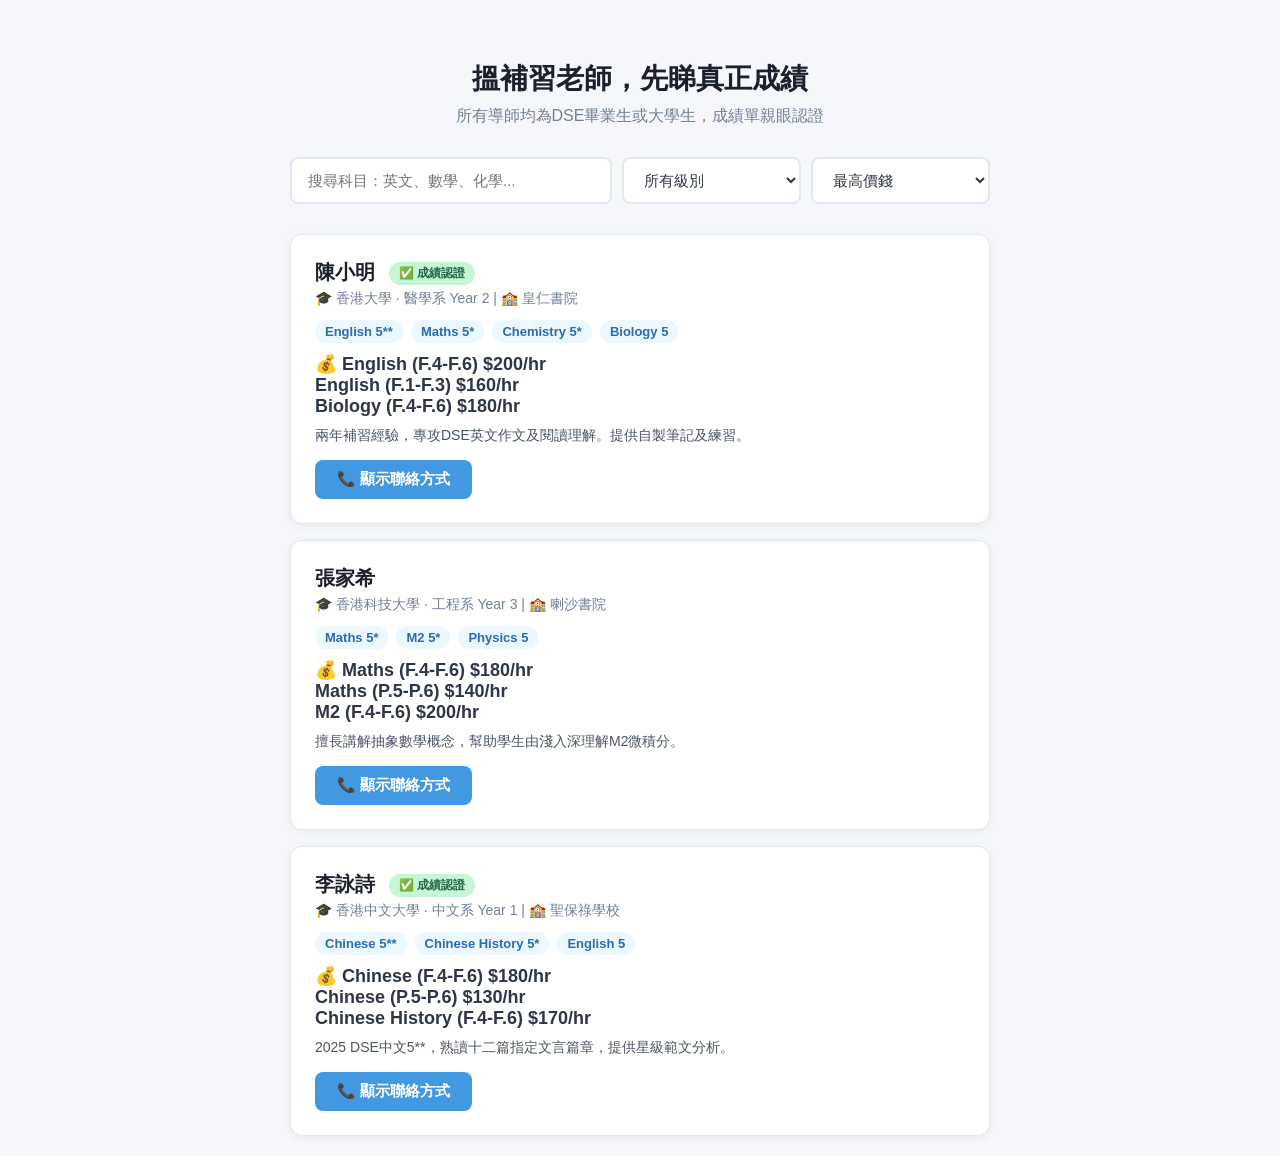
==== index.html @ 95496a47 "Add files via upload" ====
<!DOCTYPE html>
<html lang="zh-HK">
<head>
    <meta charset="UTF-8">
    <meta name="viewport" content="width=device-width, initial-scale=1.0">
    <title>TutorCard HK - 導師卡</title>
    <link rel="stylesheet" href="style.css">
</head>
<body>
    <!-- Header -->
    <div class="header">
        <h1>搵補習老師，先睇真正成績</h1>
        <p>所有導師均為DSE畢業生或大學生，成績單親眼認證</p>
    </div>

    <!-- Search Bar (visual only for now, will work later) -->
    <!-- Search Bar -->
    <div class="search-bar">
        <input type="text" id="search-text" placeholder="搜尋科目：英文、數學、化學..." oninput="filterTutors()">
        <select id="filter-level" onchange="filterTutors()">
            <option value="">所有級別</option>
            <option value="P.1-P.3">小一至小三</option>
            <option value="P.4-P.6">小四至小六</option>
            <option value="F.1-F.3">中一至中三</option>
            <option value="F.4-F.6">中四至中六</option>
        </select>
        <select id="filter-price" onchange="filterTutors()">
            <option value="">最高價錢</option>
            <option value="100">$100/hr</option>
            <option value="150">$150/hr</option>
            <option value="200">$200/hr</option>
            <option value="250">$250/hr</option>
            <option value="300">$300/hr</option>
        </select>
    </div>
    
    <!-- Tutor List (JavaScript fills this in) -->
    <div class="tutor-list" id="tutor-list"></div>
    
    <script src="script.js"></script>

</body>
</html>
---- style.css ----
/* ==== Reset & Base ==== */
* {
    margin: 0;
    padding: 0;
    box-sizing: border-box;
}

body {
    font-family: -apple-system, BlinkMacSystemFont, "Segoe UI", "Microsoft JhengHei", "Microsoft YaHei", sans-serif;
    background-color: #f5f7fa;
    color: #2d3748;
    padding: 20px;
}

/* ==== Header ==== */
.header {
    text-align: center;
    padding: 40px 20px 30px;
}

.header h1 {
    font-size: 28px;
    color: #1a202c;
    margin-bottom: 8px;
}

.header p {
    font-size: 16px;
    color: #718096;
}

/* ==== Search Bar ==== */
.search-bar {
    max-width: 700px;
    margin: 0 auto 30px;
    display: flex;
    gap: 10px;
    flex-wrap: wrap;
    justify-content: center;
}

.search-bar input,
.search-bar select {
    padding: 12px 16px;
    border: 2px solid #e2e8f0;
    border-radius: 8px;
    font-size: 15px;
    background: white;
    color: #2d3748;
}

.search-bar input {
    flex: 2;
    min-width: 200px;
}

.search-bar select {
    flex: 1;
    min-width: 140px;
}

.search-bar input:focus,
.search-bar select:focus {
    outline: none;
    border-color: #4299e1;
}

/* ==== Tutor Card ==== */
.tutor-list {
    max-width: 700px;
    margin: 0 auto;
    display: flex;
    flex-direction: column;
    gap: 16px;
}

.tutor-card {
    background: white;
    border-radius: 12px;
    padding: 24px;
    box-shadow: 0 2px 8px rgba(0, 0, 0, 0.06);
    border: 1px solid #e2e8f0;
}

.tutor-card h3 {
    font-size: 20px;
    color: #1a202c;
    margin-bottom: 4px;
}

.tutor-card .school {
    font-size: 14px;
    color: #718096;
    margin-bottom: 12px;
}

.tutor-card .grades {
    display: flex;
    flex-wrap: wrap;
    gap: 8px;
    margin-bottom: 10px;
}

.grade-tag {
    background: #ebf8ff;
    color: #2b6cb0;
    padding: 4px 10px;
    border-radius: 20px;
    font-size: 13px;
    font-weight: 600;
}

.tutor-card .price {
    font-size: 18px;
    font-weight: 700;
    color: #2d3748;
    margin-bottom: 8px;
}

.tutor-card .bio {
    font-size: 14px;
    color: #4a5568;
    margin-bottom: 14px;
    line-height: 1.5;
}

.tutor-card .contact-btn {
    background: #4299e1;
    color: white;
    border: none;
    padding: 10px 22px;
    border-radius: 8px;
    font-size: 15px;
    cursor: pointer;
    font-weight: 600;
}

.tutor-card .contact-btn:hover {
    background: #3182ce;
}

.tutor-card .phone {
    margin-top: 10px;
    font-size: 15px;
    color: #2d3748;
}

/* ==== Verified Badge ==== */
.verified {
    display: inline-block;
    background: #c6f6d5;
    color: #276749;
    padding: 3px 10px;
    border-radius: 20px;
    font-size: 12px;
    font-weight: 600;
    margin-left: 8px;
    vertical-align: middle;
}
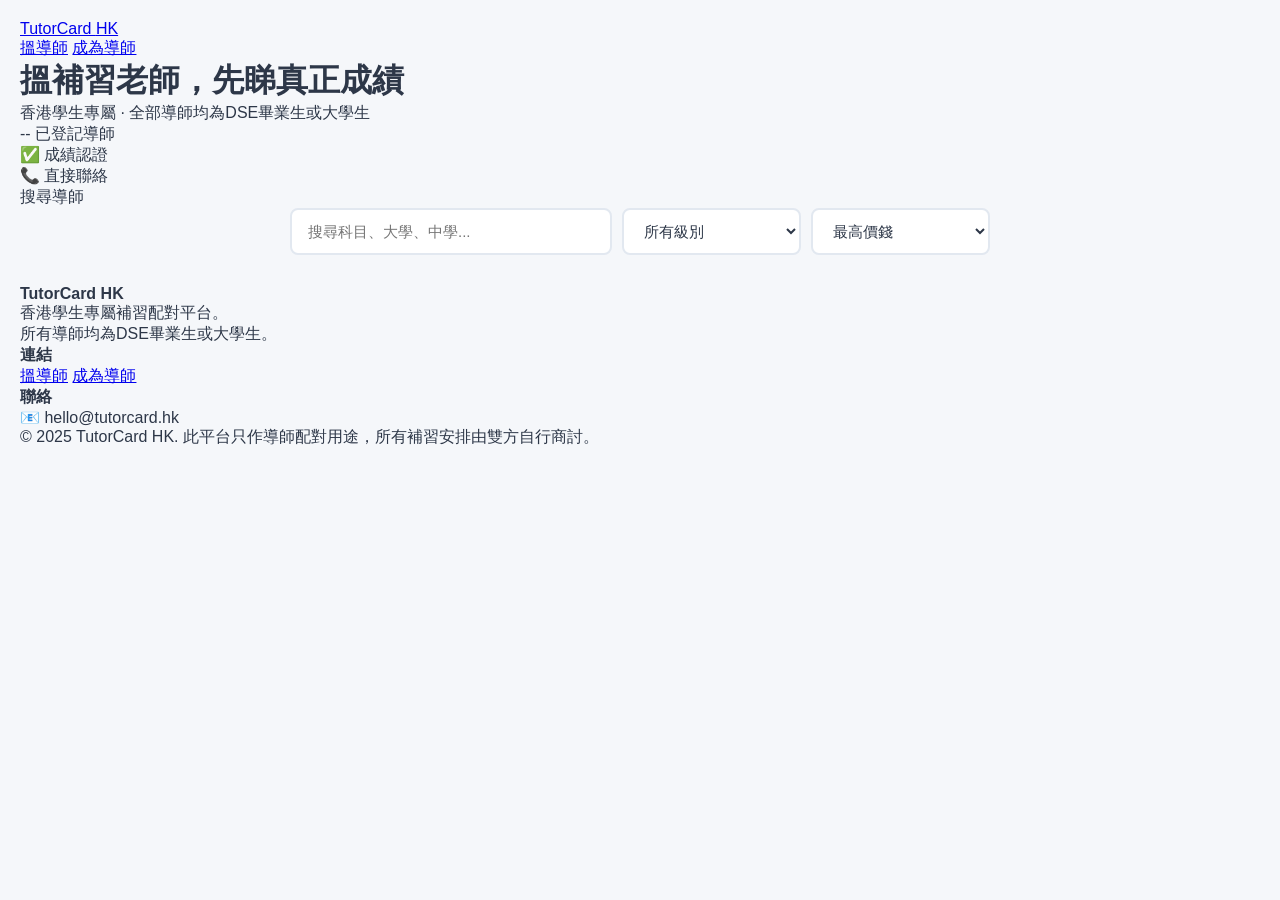
==== commit 5733bc99: "Enhance index.html with navigation and footer Added navigation bar, hero banner, and footer to the h" ====
--- a/index.html
+++ b/index.html
@@ -7,37 +7,91 @@
     <link rel="stylesheet" href="style.css">
 </head>
 <body>
-    <!-- Header -->
-    <div class="header">
+    <!-- Navigation Bar -->
+    <nav class="navbar">
+        <div class="nav-container">
+            <a href="index.html" class="nav-logo">TutorCard <span>HK</span></a>
+            <div class="nav-links">
+                <a href="index.html" class="active">搵導師</a>
+                <a href="become-tutor.html">成為導師</a>
+            </div>
+        </div>
+    </nav>
+    <!-- Hero Banner -->
+    <div class="hero">
         <h1>搵補習老師，先睇真正成績</h1>
-        <p>所有導師均為DSE畢業生或大學生，成績單親眼認證</p>
+        <p>香港學生專屬 · 全部導師均為DSE畢業生或大學生</p>
+        <div class="hero-stats">
+            <div class="hero-stat">
+                <span class="number" id="stat-tutors">--</span>
+                <span class="label">已登記導師</span>
+            </div>
+            <div class="hero-stat">
+                <span class="number">✅</span>
+                <span class="label">成績認證</span>
+            </div>
+            <div class="hero-stat">
+                <span class="number">📞</span>
+                <span class="label">直接聯絡</span>
+            </div>
+        </div>
     </div>
 
     <!-- Search Bar (visual only for now, will work later) -->
-    <!-- Search Bar -->
-    <div class="search-bar">
-        <input type="text" id="search-text" placeholder="搜尋科目：英文、數學、化學..." oninput="filterTutors()">
-        <select id="filter-level" onchange="filterTutors()">
-            <option value="">所有級別</option>
-            <option value="P.1-P.3">小一至小三</option>
-            <option value="P.4-P.6">小四至小六</option>
-            <option value="F.1-F.3">中一至中三</option>
-            <option value="F.4-F.6">中四至中六</option>
-        </select>
-        <select id="filter-price" onchange="filterTutors()">
-            <option value="">最高價錢</option>
-            <option value="100">$100/hr</option>
-            <option value="150">$150/hr</option>
-            <option value="200">$200/hr</option>
-            <option value="250">$250/hr</option>
-            <option value="300">$300/hr</option>
-        </select>
+    <!-- Search Section -->
+    <div class="search-section">
+        <div class="search-card">
+            <div class="search-card-label">搜尋導師</div>
+            <div class="search-bar">
+                <input type="text" id="search-text" placeholder="搜尋科目、大學、中學..." oninput="filterTutors()">
+                <select id="filter-level" onchange="filterTutors()">
+                    <option value="">所有級別</option>
+                    <option value="P.1-P.3">小一至小三</option>
+                    <option value="P.4-P.6">小四至小六</option>
+                    <option value="F.1-F.3">中一至中三</option>
+                    <option value="F.4-F.6">中四至中六</option>
+                </select>
+                <select id="filter-price" onchange="filterTutors()">
+                    <option value="">最高價錢</option>
+                    <option value="100">$100/hr</option>
+                    <option value="150">$150/hr</option>
+                    <option value="200">$200/hr</option>
+                    <option value="250">$250/hr</option>
+                    <option value="300">$300/hr</option>
+                </select>
+            </div>
+        </div>
+    </div>
+
+    <!-- Results Header -->
+    <div class="results-header">
+        <span class="results-count" id="results-count"></span>
     </div>
     
     <!-- Tutor List (JavaScript fills this in) -->
     <div class="tutor-list" id="tutor-list"></div>
-    
+    <!-- Footer -->
+    <footer class="footer">
+        <div class="footer-container">
+            <div class="footer-col">
+                <h4>TutorCard HK</h4>
+                <p>香港學生專屬補習配對平台。<br>所有導師均為DSE畢業生或大學生。</p>
+            </div>
+            <div class="footer-col">
+                <h4>連結</h4>
+                <a href="index.html">搵導師</a>
+                <a href="become-tutor.html">成為導師</a>
+            </div>
+            <div class="footer-col">
+                <h4>聯絡</h4>
+                <p>📧 hello@tutorcard.hk</p>
+            </div>
+        </div>
+        <div class="footer-bottom">
+            <p>© 2025 TutorCard HK. 此平台只作導師配對用途，所有補習安排由雙方自行商討。</p>
+        </div>
+    </footer>
     <script src="script.js"></script>
 
 </body>
-</html>+</html>
